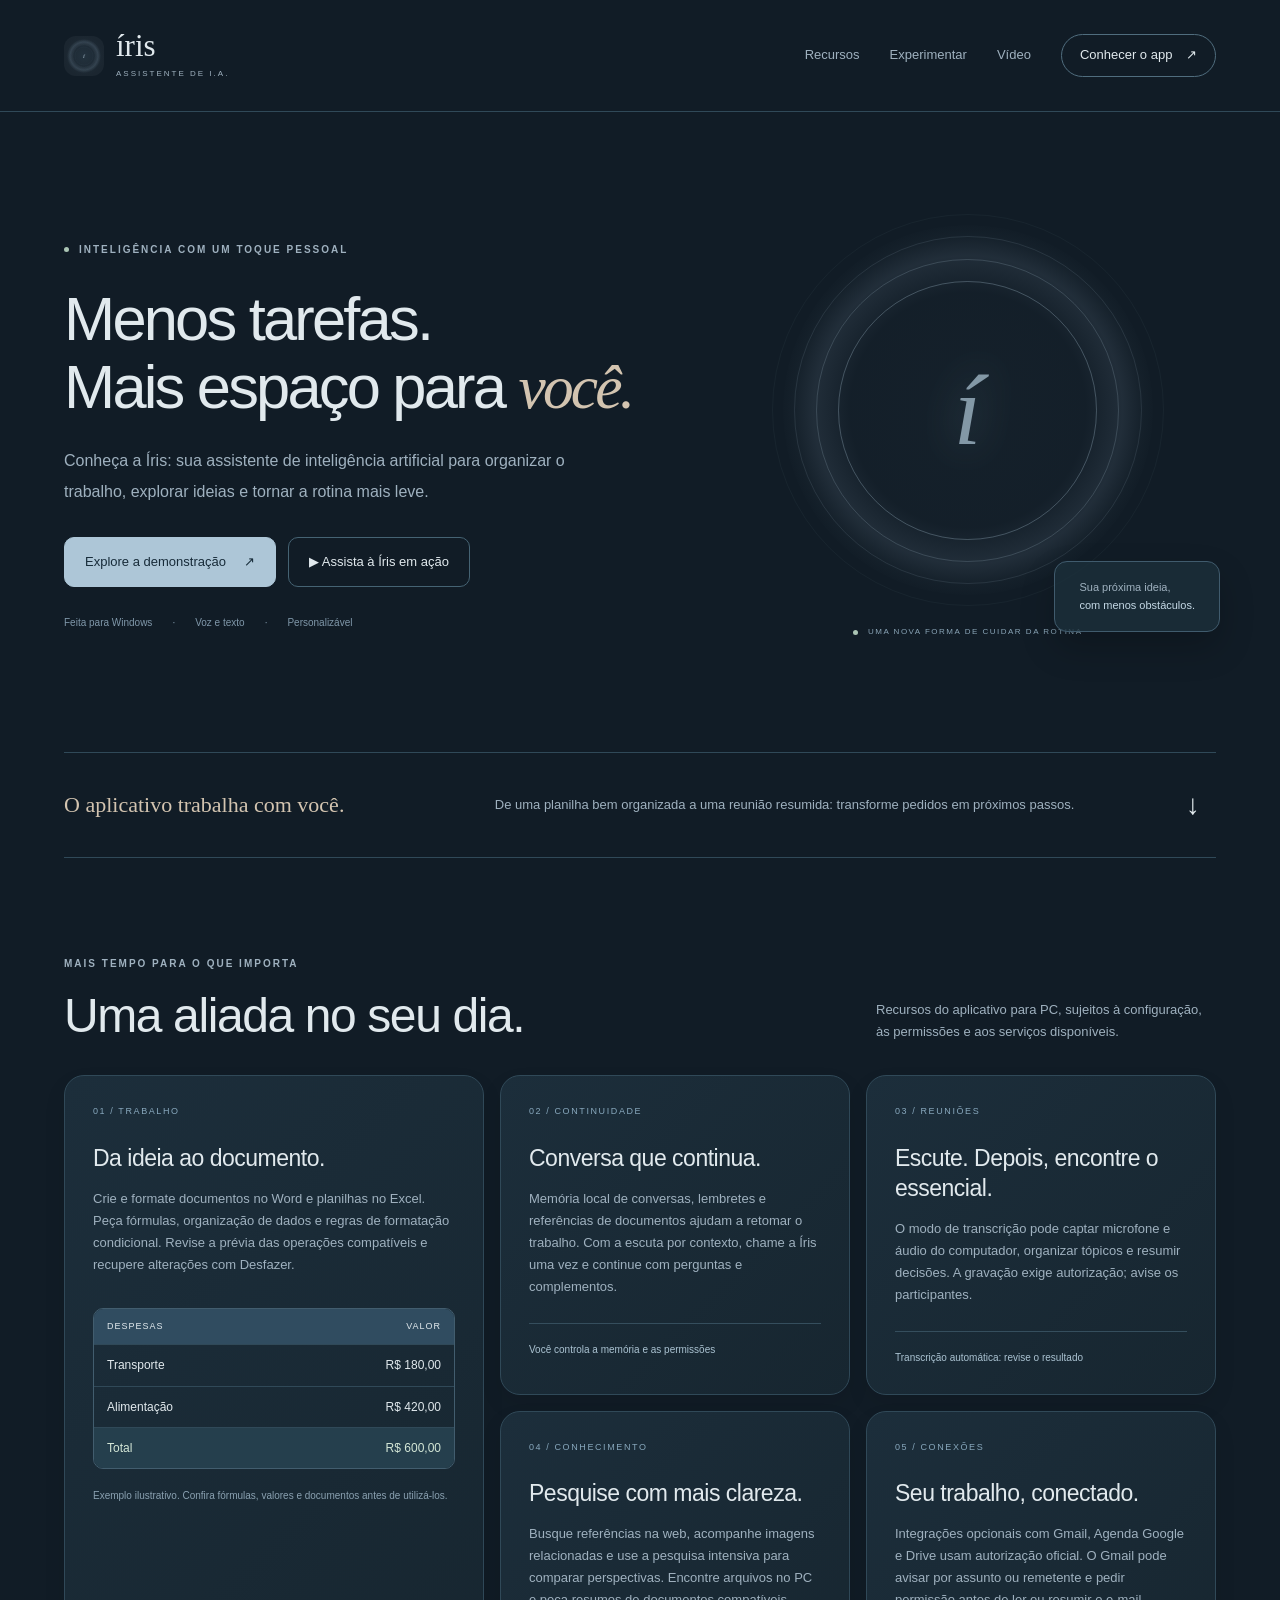
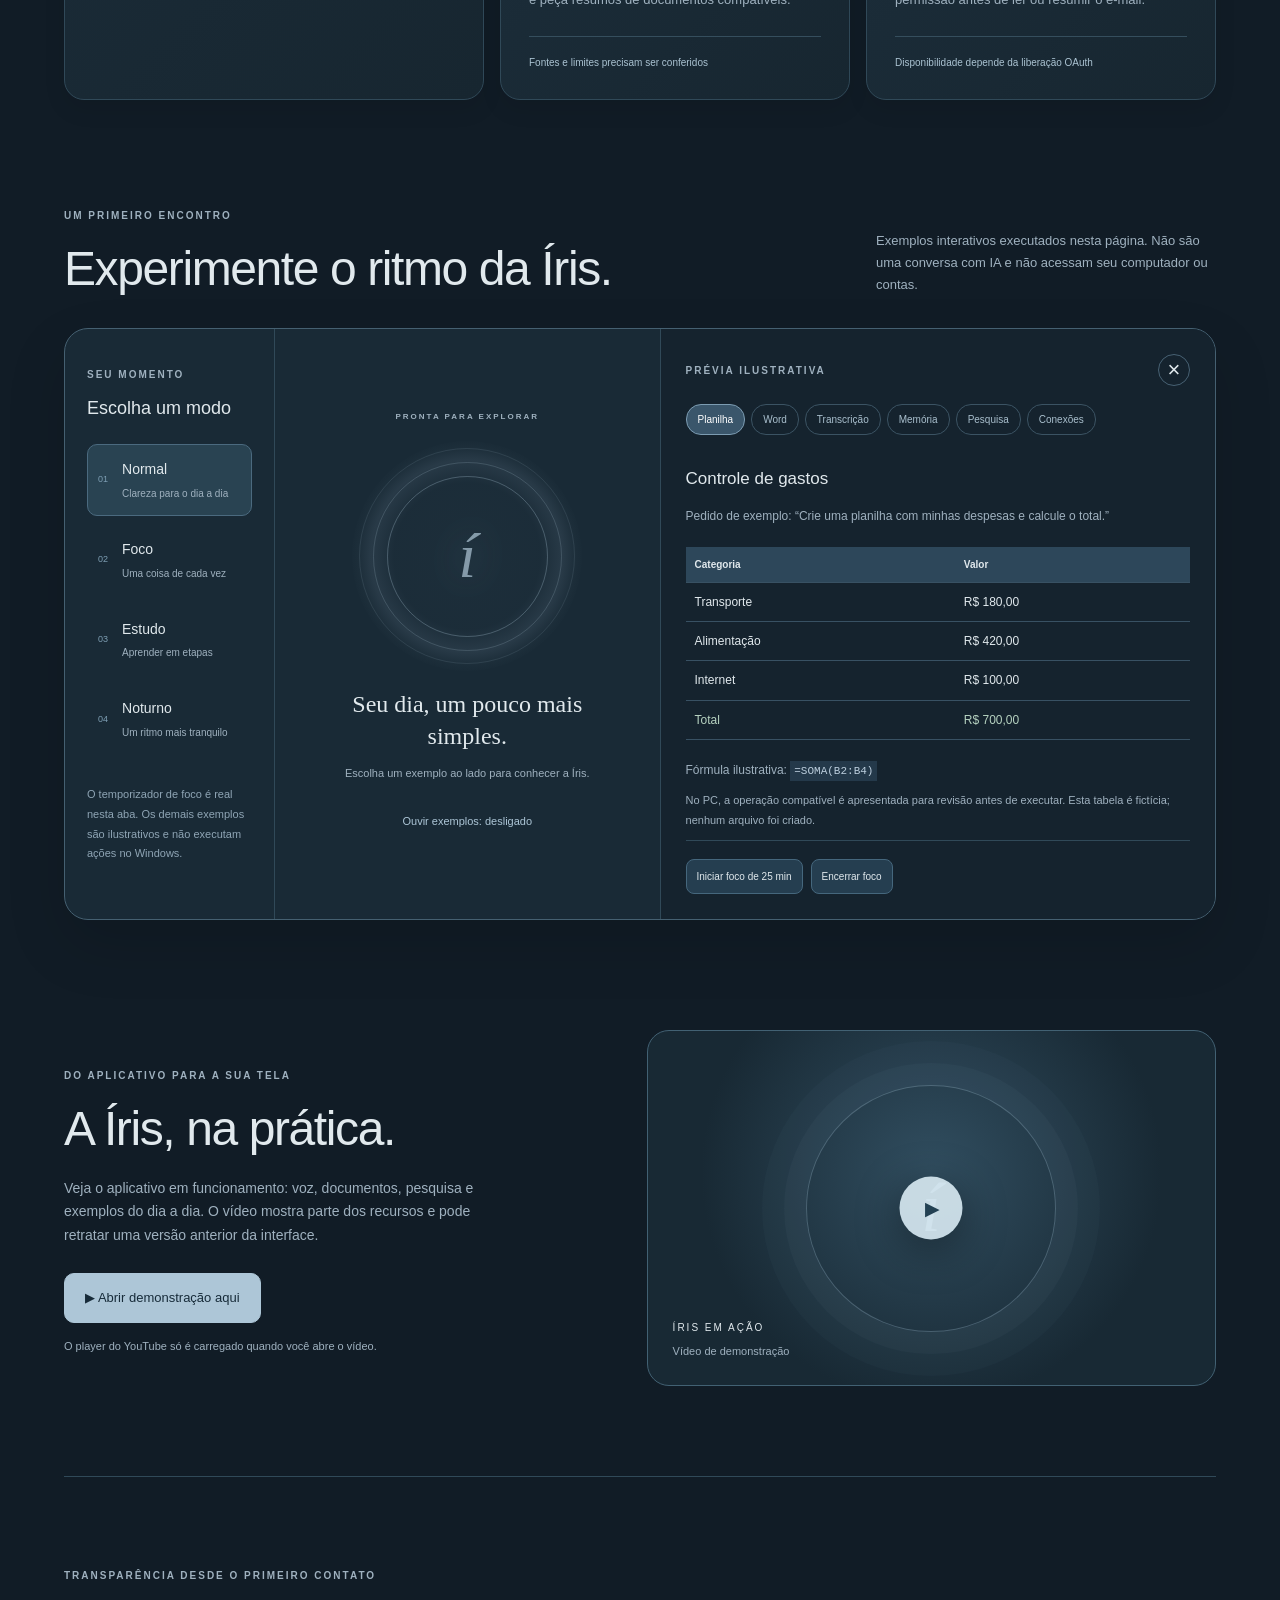
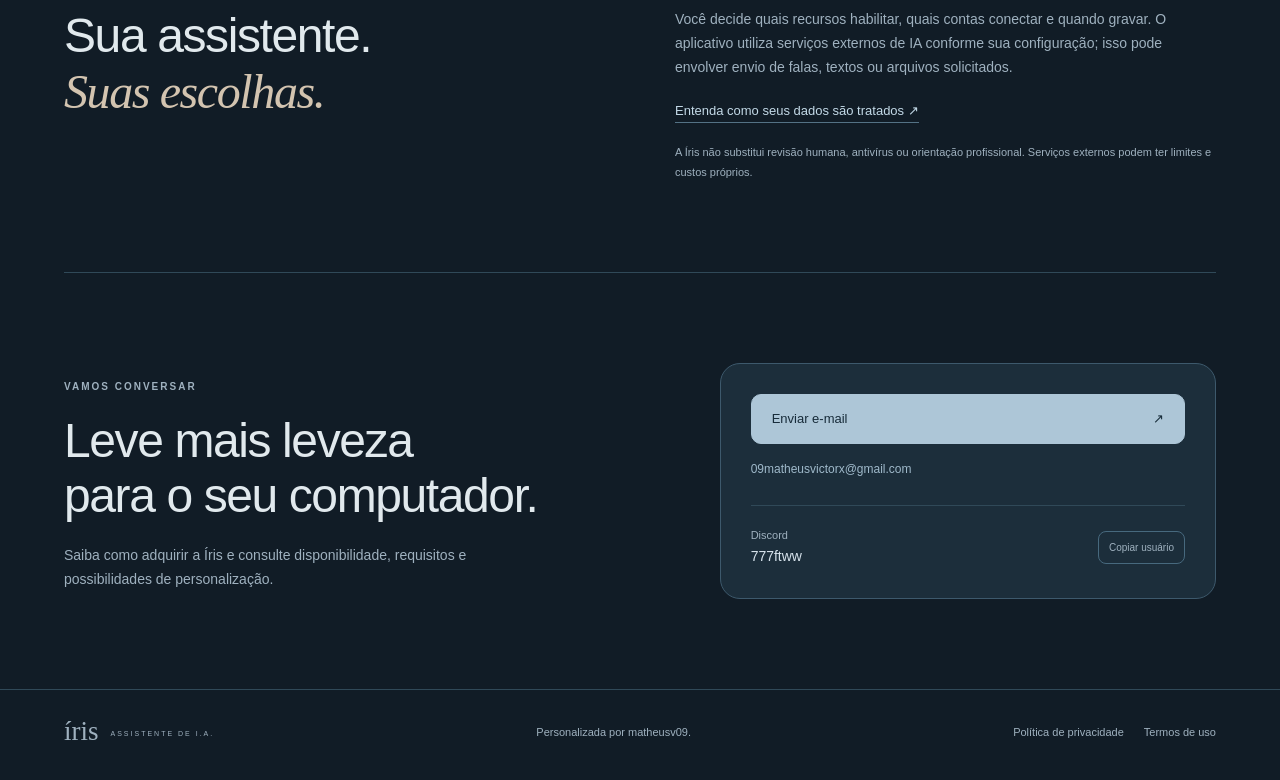
==== index.html @ d05027c7 "Publica site da Iris com demonstracoes, video e politica de privacidade" ====
<!doctype html>
<html lang="pt-BR">
<head>
  <meta charset="utf-8"><meta name="viewport" content="width=device-width,initial-scale=1">
  <meta name="description" content="Conheça a Íris, assistente de IA para Windows: documentos, planilhas, pesquisa e uma rotina mais leve. Veja a demonstração e explore exemplos interativos.">
  <meta name="theme-color" content="#111c26">
  <title>Íris — Assistente de I.A.</title>
  <link rel="icon" type="image/svg+xml" href="logo.svg"><link rel="stylesheet" href="style.css">
</head>
<body>
<a class="skip" href="#conteudo">Pular para o conteúdo</a>
<header class="header"><a class="brand" href="./" aria-label="Íris, início"><img src="logo.svg" width="40" height="40" alt=""><span>íris<small>ASSISTENTE DE I.A.</small></span></a><nav aria-label="Principal"><a href="#recursos">Recursos</a><a href="#demonstracao">Experimentar</a><a href="#video">Vídeo</a><a class="nav-contact" href="#contato">Conhecer o app <span aria-hidden="true">↗</span></a></nav></header>
<main id="conteudo">
<section class="hero"><div class="hero-copy"><span class="eyebrow"><i></i> INTELIGÊNCIA COM UM TOQUE PESSOAL</span><h1>Menos tarefas.<br>Mais espaço para <em>você.</em></h1><p>Conheça a Íris: sua assistente de inteligência artificial para organizar o trabalho, explorar ideias e tornar a rotina mais leve.</p><div class="hero-actions"><a class="button primary" href="#demonstracao">Explore a demonstração <span aria-hidden="true">↗</span></a><button class="button secondary open-video" type="button">▶ Assista à Íris em ação</button></div><div class="hero-notes"><span>Feita para Windows</span><span>Voz e texto</span><span>Personalizável</span></div></div><div class="hero-art" aria-hidden="true"><div class="orb"><div class="orbit one"></div><div class="orbit two"></div><div class="orbit three"></div><div class="orbit four"></div><span>í</span></div><div class="orbit-label"><i></i> UMA NOVA FORMA DE CUIDAR DA ROTINA</div><div class="floating-note">Sua próxima ideia,<br><strong>com menos obstáculos.</strong></div></div></section>
<section class="intro-strip"><span>O aplicativo trabalha com você.</span><p>De uma planilha bem organizada a uma reunião resumida: transforme pedidos em próximos passos.</p><a href="#recursos" aria-label="Explorar recursos">↓</a></section>
<section class="section" id="recursos"><div class="section-heading"><div><span class="eyebrow">MAIS TEMPO PARA O QUE IMPORTA</span><h2>Uma aliada no seu dia.</h2></div><p>Recursos do aplicativo para PC, sujeitos à configuração, às permissões e aos serviços disponíveis.</p></div><div class="features"><article class="feature large"><span class="number">01 / TRABALHO</span><h3>Da ideia ao documento.</h3><p>Crie e formate documentos no Word e planilhas no Excel. Peça fórmulas, organização de dados e regras de formatação condicional. Revise a prévia das operações compatíveis e recupere alterações com Desfazer.</p><div class="mini-sheet" aria-label="Exemplo ilustrativo de planilha"><div>DESPESAS</div><div>VALOR</div><div>Transporte</div><div>R$ 180,00</div><div>Alimentação</div><div>R$ 420,00</div><div>Total</div><div>R$ 600,00</div></div><small>Exemplo ilustrativo. Confira fórmulas, valores e documentos antes de utilizá-los.</small></article><article class="feature"><span class="number">02 / CONTINUIDADE</span><h3>Conversa que continua.</h3><p>Memória local de conversas, lembretes e referências de documentos ajudam a retomar o trabalho. Com a escuta por contexto, chame a Íris uma vez e continue com perguntas e complementos.</p><span class="feature-tag">Você controla a memória e as permissões</span></article><article class="feature"><span class="number">03 / REUNIÕES</span><h3>Escute. Depois, encontre o essencial.</h3><p>O modo de transcrição pode captar microfone e áudio do computador, organizar tópicos e resumir decisões. A gravação exige autorização; avise os participantes.</p><span class="feature-tag">Transcrição automática: revise o resultado</span></article><article class="feature"><span class="number">04 / CONHECIMENTO</span><h3>Pesquise com mais clareza.</h3><p>Busque referências na web, acompanhe imagens relacionadas e use a pesquisa intensiva para comparar perspectivas. Encontre arquivos no PC e peça resumos de documentos compatíveis.</p><span class="feature-tag">Fontes e limites precisam ser conferidos</span></article><article class="feature"><span class="number">05 / CONEXÕES</span><h3>Seu trabalho, conectado.</h3><p>Integrações opcionais com Gmail, Agenda Google e Drive usam autorização oficial. O Gmail pode avisar por assunto ou remetente e pedir permissão antes de ler ou resumir o e-mail.</p><span class="feature-tag">Disponibilidade depende da liberação OAuth</span></article></div></section>
<section class="demo-section section" id="demonstracao"><div class="section-heading"><div><span class="eyebrow">UM PRIMEIRO ENCONTRO</span><h2>Experimente o ritmo da Íris.</h2></div><p>Exemplos interativos executados nesta página. Não são uma conversa com IA e não acessam seu computador ou contas.</p></div><div class="demo-shell"><aside class="demo-modes"><span class="eyebrow">SEU MOMENTO</span><h3>Escolha um modo</h3><div class="mode-list"><button type="button" data-mode="normal" aria-pressed="true"><span>01</span><div>Normal<small>Clareza para o dia a dia</small></div></button><button type="button" data-mode="foco" aria-pressed="false"><span>02</span><div>Foco<small>Uma coisa de cada vez</small></div></button><button type="button" data-mode="estudo" aria-pressed="false"><span>03</span><div>Estudo<small>Aprender em etapas</small></div></button><button type="button" data-mode="noturno" aria-pressed="false"><span>04</span><div>Noturno<small>Um ritmo mais tranquilo</small></div></button></div><p class="fine">O temporizador de foco é real nesta aba. Os demais exemplos são ilustrativos e não executam ações no Windows.</p></aside><div class="demo-presence"><span class="eyebrow" id="demo-state">PRONTA PARA EXPLORAR</span><div class="orb demo-orb" aria-hidden="true"><div class="orbit one"></div><div class="orbit two"></div><div class="orbit three"></div><span>í</span></div><h3 id="mode-title">Seu dia, um pouco mais simples.</h3><p id="mode-description">Escolha um exemplo ao lado para conhecer a Íris.</p><output id="timer" hidden aria-label="Tempo restante de foco"></output><button type="button" id="voice" class="text-button" aria-pressed="false">Ouvir exemplos: desligado</button><span id="voice-status" class="fine" role="status"></span></div><div class="demo-results"><div class="demo-result-head"><span class="eyebrow">PRÉVIA ILUSTRATIVA</span><button class="icon" id="clear-demo" type="button" aria-label="Limpar exemplo">×</button></div><div class="example-tabs" role="group" aria-label="Exemplos de recursos"><button data-example="excel" aria-pressed="true">Planilha</button><button data-example="word" aria-pressed="false">Word</button><button data-example="meeting" aria-pressed="false">Transcrição</button><button data-example="memory" aria-pressed="false">Memória</button><button data-example="research" aria-pressed="false">Pesquisa</button><button data-example="apps" aria-pressed="false">Conexões</button></div><div id="example-content" class="example-content" aria-live="polite"></div><div class="demo-bottom"><button type="button" id="start-focus">Iniciar foco de 25 min</button><button type="button" id="reset-focus">Encerrar foco</button></div></div></div></section>
<section class="section video-section" id="video"><div><span class="eyebrow">DO APLICATIVO PARA A SUA TELA</span><h2>A Íris, na prática.</h2><p>Veja o aplicativo em funcionamento: voz, documentos, pesquisa e exemplos do dia a dia. O vídeo mostra parte dos recursos e pode retratar uma versão anterior da interface.</p><button class="button primary open-video" type="button">▶ Abrir demonstração aqui</button><p class="fine">O player do YouTube só é carregado quando você abre o vídeo.</p></div><button class="video-poster open-video" type="button" aria-label="Assistir ao vídeo de demonstração da Íris"><span class="poster-orb">í</span><span class="play">▶</span><span class="poster-caption">ÍRIS EM AÇÃO <small>Vídeo de demonstração</small></span></button></section>
<section class="section trust-section"><span class="eyebrow">TRANSPARÊNCIA DESDE O PRIMEIRO CONTATO</span><h2>Sua assistente.<br><em>Suas escolhas.</em></h2><div><p>Você decide quais recursos habilitar, quais contas conectar e quando gravar. O aplicativo utiliza serviços externos de IA conforme sua configuração; isso pode envolver envio de falas, textos ou arquivos solicitados.</p><a class="text-link" href="privacidade.html">Entenda como seus dados são tratados ↗</a><p class="fine">A Íris não substitui revisão humana, antivírus ou orientação profissional. Serviços externos podem ter limites e custos próprios.</p></div></section>
<section class="contact section" id="contato"><div><span class="eyebrow">VAMOS CONVERSAR</span><h2>Leve mais leveza<br>para o seu computador.</h2><p>Saiba como adquirir a Íris e consulte disponibilidade, requisitos e possibilidades de personalização.</p></div><div class="contact-box"><a class="button primary" href="mailto:09matheusvictorx@gmail.com?subject=Quero%20conhecer%20a%20Iris">Enviar e-mail <span>↗</span></a><a class="contact-email" href="mailto:09matheusvictorx@gmail.com">09matheusvictorx@gmail.com</a><div class="discord"><span>Discord <strong>777ftww</strong></span><button id="copy-discord" type="button">Copiar usuário</button></div><span id="copy-status" class="fine" role="status"></span></div></section>
</main><footer><a class="brand" href="./">íris <small>ASSISTENTE DE I.A.</small></a><span>Personalizada por matheusv09.</span><nav aria-label="Rodapé"><a href="privacidade.html">Política de privacidade</a><a href="termos.html">Termos de uso</a></nav></footer>
<dialog id="video-dialog" aria-labelledby="video-title"><div class="dialog-top"><h2 id="video-title">Íris em ação</h2><button id="close-video" class="icon" aria-label="Fechar vídeo">×</button></div><div id="video-host"></div><p class="fine">Ao carregar o player, você se conecta ao YouTube. <a href="https://www.youtube.com/watch?v=k0GxiH_jXzE" target="_blank" rel="noopener noreferrer">Assistir no YouTube ↗</a></p></dialog>
<script src="app.js" defer></script>
</body></html>
---- style.css ----
:root{color-scheme:dark;--bg:#111c26;--panel:#1b2b38;--panel2:#223744;--line:#304958;--text:#e1e9ed;--muted:#9fb1bf;--accent:#adc6d7;--warm:#d3c4b0;--display:Georgia,'Times New Roman',serif}*{box-sizing:border-box}html{scroll-behavior:smooth;scroll-padding-top:28px}body{margin:0;background:var(--bg);color:var(--text);font:16px/1.7 'Segoe UI',Arial,sans-serif}a{color:inherit;text-decoration:none}button,input{font:inherit}button{cursor:pointer;color:inherit}button,a{ -webkit-tap-highlight-color:transparent}a:focus-visible,button:focus-visible,summary:focus-visible{outline:3px solid #d3c4b0;outline-offset:5px}button:disabled{cursor:default}h1,h2,h3,p{margin:0}h2{font-size:clamp(30px,4vw,48px);font-weight:400;line-height:1.16;letter-spacing:-1.4px}h3{font-weight:500;line-height:1.3}em{font-family:var(--display);font-weight:400;color:var(--warm)}.header,main,footer{max-width:1320px;margin:auto;padding-left:5%;padding-right:5%}.header{height:112px;display:flex;align-items:center;justify-content:space-between;border-bottom:1px solid var(--line)}.brand{display:flex;align-items:center;gap:12px;font-size:31px;font-family:var(--display);line-height:1}.brand img{border-radius:12px}.brand small{display:block;font:8px/2 'Segoe UI',sans-serif;letter-spacing:2px;color:var(--muted);margin-top:5px}.header nav{display:flex;align-items:center;gap:30px;font-size:13px;color:var(--muted)}.header nav a:hover,.text-link:hover,footer a:hover{color:#fff}.nav-contact{border:1px solid #506d7e;border-radius:25px;padding:9px 18px;color:var(--text)}.nav-contact span{margin-left:10px}.hero{display:grid;grid-template-columns:1.25fr 1fr;min-height:640px;align-items:center;gap:35px}.eyebrow{font-size:10px;letter-spacing:2px;font-weight:600;color:var(--muted);display:inline-flex;align-items:center;gap:10px}.eyebrow i,.orbit-label i{width:5px;height:5px;background:#abc5b4;border-radius:50%;display:inline-block}.hero h1{font-size:clamp(40px,4.8vw,65px);line-height:1.1;font-weight:400;letter-spacing:-2.8px;margin:25px 0}.hero-copy>p{max-width:530px;color:var(--muted);font-size:16px;line-height:1.9}.hero-actions{display:flex;flex-wrap:wrap;gap:12px;margin-top:30px}.button{display:inline-flex;align-items:center;justify-content:center;gap:18px;padding:13px 20px;border-radius:10px;font-size:13px;border:1px solid #456373;transition:transform .2s,background .2s}.button:hover{transform:translateY(-2px)}.primary{background:var(--accent);color:#172b39;border-color:var(--accent)}.secondary{background:transparent;color:var(--text)}.hero-notes{display:flex;flex-wrap:wrap;gap:20px;font-size:10px;color:#8098aa;margin-top:27px}.hero-notes span+span:before{content:'·';margin-right:20px}.hero-art{position:relative;display:flex;align-items:center;justify-content:center;flex-direction:column;min-width:0;min-height:480px}.orb{width:min(100%,370px);aspect-ratio:1;position:relative;display:grid;place-items:center;background:radial-gradient(circle,#9ec0d007 0%,#94b4c805 45%,#a5bdd51c 59%,#95b4c007 67%,transparent 72%);border-radius:50%}.orb>span{font:italic 100px var(--display);color:#9fb6c5;opacity:.8;filter:drop-shadow(0 0 20px #a3c7d666)}.orbit{position:absolute;border:1px solid #adc6d74d;border-radius:50%;inset:15%;animation:breathe 7s ease-in-out infinite}.orbit.two{inset:9%;opacity:.65;animation-delay:-2s}.orbit.three{inset:3%;opacity:.4;animation-delay:-4s}.orbit.four{inset:-3%;opacity:.15}.orbit-label{display:flex;align-items:center;gap:10px;margin-top:30px;letter-spacing:1.5px;font-size:8px;color:#8aa5b7}.floating-note{position:absolute;right:-4px;bottom:40px;font-size:11px;color:var(--muted);padding:16px 24px;background:#1c2f3bce;border:1px solid #405b6d;border-radius:13px;box-shadow:0 16px 35px #0003}.floating-note strong{color:#c5d9e6;font-weight:400}.intro-strip{border-block:1px solid var(--line);padding:28px 0;display:grid;grid-template-columns:1fr 1.65fr 30px;gap:30px;align-items:center}.intro-strip>span{color:var(--warm);font-family:var(--display);font-size:22px}.intro-strip p{color:var(--muted);font-size:13px}.intro-strip a{font-size:28px}.section{padding:90px 0;scroll-margin-top:20px}.section-heading{display:flex;justify-content:space-between;align-items:end;gap:35px;margin-bottom:32px}.section-heading h2{margin-top:13px}.section-heading>p{max-width:340px;font-size:13px;color:var(--muted)}.features{display:grid;grid-template-columns:1.2fr 1fr 1fr;gap:16px}.feature{padding:28px;border:1px solid var(--line);border-radius:20px;background:linear-gradient(135deg,#1c2e3b,#172630);box-shadow:0 10px 22px #00000015;display:flex;flex-direction:column}.feature.large{grid-row:span 2}.number{font-size:9px;letter-spacing:1.6px;color:#88a8bd}.feature h3{font-size:23px;letter-spacing:-.5px;margin:24px 0 14px}.feature p{font-size:13px;color:var(--muted)}.feature small{font-size:10px;color:#8aa1b1}.feature-tag{border-top:1px solid #354e5d;margin-top:auto;padding-top:17px;font-size:10px;color:#abc3d2}.feature p+.feature-tag{margin-top:25px}.mini-sheet{display:grid;grid-template-columns:1.5fr 1fr;margin:32px 0 18px;border:1px solid #425d6e;border-radius:10px;overflow:hidden;font-size:12px}.mini-sheet>div{padding:10px 13px;border-bottom:1px solid #304958}.mini-sheet>div:nth-child(-n+2){background:#304c60;letter-spacing:1px;font-size:9px}.mini-sheet>div:nth-child(even){text-align:right}.mini-sheet>div:nth-last-child(-n+2){border:0;background:#253f4d;color:#d4e7d7}.demo-section{padding-top:10px}.demo-shell{display:grid;grid-template-columns:210px .9fr 1.3fr;border:1px solid #456071;border-radius:24px;overflow:hidden;background:#192a36;box-shadow:0 25px 60px #0002}.demo-modes{padding:30px 22px;border-right:1px solid var(--line)}.demo-modes h3{font-size:18px;margin:10px 0 24px}.mode-list{display:grid;gap:8px}.mode-list button{background:transparent;display:flex;gap:14px;text-align:left;align-items:center;border:1px solid transparent;border-radius:10px;padding:13px 10px;font-size:14px}.mode-list button>span{font-size:9px;color:#7e9fb4}.mode-list small{display:block;font-size:10px;color:var(--muted);margin-top:3px}.mode-list button[aria-pressed=true]{background:#294352;border-color:#4b6a7f}.fine{font-size:11px!important;color:#8fa5b5;line-height:1.8!important}.demo-modes>.fine{margin-top:30px}.demo-presence{display:flex;flex-direction:column;align-items:center;justify-content:center;text-align:center;padding:36px 18px;min-width:0}.demo-presence>.eyebrow{font-size:8px}.demo-orb{width:230px;max-width:100%;margin:18px 0}.demo-orb>span{font-size:64px}.demo-presence h3{font:24px/1.3 var(--display);max-width:260px}.demo-presence>p{font-size:11px;color:var(--muted);margin:12px 0 22px;max-width:250px}.text-button{border:none;background:none;color:var(--accent);font-size:11px;padding:8px}.demo-results{padding:25px;border-left:1px solid var(--line);background:#15232e;display:flex;flex-direction:column;min-width:0}.demo-result-head{display:flex;align-items:center;justify-content:space-between;gap:8px}.icon{width:32px;height:32px;border:1px solid #476173;border-radius:50%;background:transparent;font-size:22px;display:grid;place-items:center;padding:0;line-height:1}.example-tabs{display:flex;flex-wrap:wrap;gap:6px;margin:18px 0}.example-tabs button{font-size:10px;padding:6px 11px;border-radius:15px;border:1px solid #3b5363;background:transparent;color:#a9bfcd}.example-tabs button[aria-pressed=true]{background:#3a566b;color:white;border-color:#7c9cb2}.example-content{min-height:320px;font-size:12px;overflow-wrap:anywhere}.example-content h4{font-size:17px;font-weight:500;margin:12px 0}.example-content p{color:var(--muted);margin:10px 0}.example-content ul,.example-content ol{padding-left:20px;color:#bdced9}.example-content table{border-collapse:collapse;width:100%;font-size:12px;margin:20px 0}.example-content th,.example-content td{border-bottom:1px solid #385163;padding:9px;text-align:left}.example-content th{background:#2d475a;font-size:10px}.example-content .total{color:#b7d3c1}.example-content code{font-size:11px;color:#bdcfde;background:#24394a;padding:4px}.demo-bottom{display:flex;gap:8px;flex-wrap:wrap;border-top:1px solid var(--line);padding-top:18px;margin-top:auto}.demo-bottom button{border:1px solid #45677d;background:#253e50;border-radius:8px;padding:8px 10px;font-size:10px}#timer{font-size:26px;color:var(--warm);margin:0 0 12px}.video-section{display:grid;grid-template-columns:1fr 1.1fr;gap:65px;align-items:center;padding-top:20px}.video-section h2{margin:14px 0 20px}.video-section p{font-size:14px;color:var(--muted);max-width:430px}.video-section .button{margin:25px 0 14px}.video-poster{position:relative;aspect-ratio:16/10;width:100%;border-radius:22px;border:1px solid #426173;background:radial-gradient(circle at 50% 40%,#314e60,#182934 65%);overflow:hidden}.poster-orb{position:absolute;inset:15% 28%;border-radius:50%;border:1px solid #a5c4d64d;box-shadow:0 0 0 22px #95b8cd0a,0 0 0 44px #95b8cd07;display:grid;place-items:center;font:italic 70px var(--display);color:#9bb7ca}.play{position:absolute;top:50%;left:50%;transform:translate(-50%,-50%);width:63px;height:63px;background:#d5e7efeb;color:#234153;border-radius:50%;display:grid;place-items:center;padding-left:3px;box-shadow:0 10px 45px #0006;font-size:19px}.poster-caption{position:absolute;bottom:25px;left:25px;text-align:left;font-size:10px;letter-spacing:2px}.poster-caption small{display:block;letter-spacing:0;color:var(--muted);font-size:11px;margin-top:6px}.trust-section{border-block:1px solid var(--line);display:grid;grid-template-columns:1fr 1fr;gap:24px 70px}.trust-section>.eyebrow{grid-column:1/-1}.trust-section p{font-size:14px;color:var(--muted)}.text-link{display:inline-block;color:#c3d9e7;border-bottom:1px solid #547285;margin:20px 0;font-size:13px}.contact{display:grid;grid-template-columns:1.2fr 1fr;gap:60px;align-items:center}.contact h2{margin:14px 0 20px}.contact p{font-size:14px;color:var(--muted);max-width:430px}.contact-box{padding:30px;background:#1c2e3b;border:1px solid #3d596c;border-radius:20px}.contact-box .button{display:flex;justify-content:space-between}.contact-email{display:block;font-size:12px;margin:15px 0 25px;overflow-wrap:anywhere;color:#9fb9ca}.discord{display:flex;gap:12px;justify-content:space-between;align-items:center;border-top:1px solid var(--line);padding-top:20px;font-size:11px;color:var(--muted)}.discord strong{display:block;font-size:14px;font-weight:400;user-select:all;color:#d5e1ea}.discord button{font-size:10px;padding:7px 10px;background:transparent;border:1px solid #47697e;border-radius:8px}footer{display:flex;align-items:center;justify-content:space-between;gap:22px;border-top:1px solid var(--line);padding-top:28px;padding-bottom:35px;font-size:11px;color:var(--muted)}footer .brand{font-size:27px;gap:12px}footer .brand small{font-size:7px}footer nav{display:flex;gap:20px}dialog{border:1px solid #5f8198;border-radius:20px;background:#172a37;color:var(--text);width:min(1000px,calc(100% - 24px));padding:22px;max-height:92dvh;overflow:auto}dialog::backdrop{background:#060c13d9;backdrop-filter:blur(8px)}.dialog-top{display:flex;align-items:center;justify-content:space-between;margin-bottom:15px}.dialog-top h2{font-size:23px;letter-spacing:0}#video-host{aspect-ratio:16/9;border-radius:12px;background:#0c141b;overflow:hidden}#video-host iframe{width:100%;height:100%;border:0}dialog>.fine{margin-top:12px}dialog a{text-decoration:underline}.skip{position:fixed;left:15px;top:-100px;z-index:10;padding:10px;background:white;color:black}.skip:focus{top:15px}body.night{--bg:#0e1621;--panel:#172230}body.night .demo-shell{background:#162330}body.night .demo-presence{filter:brightness(.85)}.legal{max-width:960px;margin:auto;padding:65px 6% 80px}.legal h1{font:400 clamp(32px,5vw,49px)/1.2 'Segoe UI',sans-serif;letter-spacing:-1.4px;margin:20px 0}.legal h2{font:500 23px/1.4 'Segoe UI',sans-serif;letter-spacing:-.4px;margin:38px 0 13px}.legal h3{font-size:18px;margin:25px 0 10px}.legal p,.legal li{font-size:15px;color:#b7c9d5;line-height:1.9}.legal p{margin:12px 0}.legal ul,.legal ol{padding-left:25px}.legal a{color:#b9d9ee;text-decoration:underline;text-underline-offset:3px}.legal .notice{padding:22px;background:#203744;border:1px solid #416073;border-radius:14px;margin:25px 0}.legal .contents{display:flex;flex-wrap:wrap;gap:8px 18px;margin:25px 0}.legal .contents a{font-size:12px}.legal table{border-collapse:collapse;width:100%;font-size:13px}.legal td,.legal th{padding:12px;text-align:left;border:1px solid #3c5667;vertical-align:top}.legal th{background:#253e50}.table-scroll{overflow-x:auto}.legal .updated{font-size:12px;color:var(--muted)}@keyframes breathe{50%{transform:scale(1.04);opacity:.6}}@media(max-width:1100px){.features{grid-template-columns:1fr 1fr}.feature.large{grid-row:auto;grid-column:1/-1}.feature.large .mini-sheet{max-width:500px}.demo-shell{grid-template-columns:180px 1fr 1.2fr}.demo-modes{padding:25px 15px}.demo-results{padding:20px}.floating-note{right:0;bottom:0}.hero h1{font-size:49px}.hero{min-height:570px}}@media(max-width:850px){.hero{grid-template-columns:1fr 1fr;gap:10px}.hero h1{font-size:42px}.hero-copy>p{font-size:14px}.hero-art{min-height:360px}.orb-label{font-size:7px}.floating-note{display:none}.section{padding:65px 0}.demo-shell{grid-template-columns:190px 1fr}.demo-results{grid-column:1/-1;border-left:0;border-top:1px solid var(--line)}.example-content{min-height:250px}.section-heading{align-items:start}.video-section{gap:30px}.header nav{gap:18px}.header nav>a:first-child{display:none}.hero-notes{gap:10px}.hero-notes span+span:before{margin-right:10px}.trust-section{gap:25px}.contact{gap:30px}}@media(max-width:600px){.header{height:85px}.brand{font-size:27px}.brand img{width:34px;height:34px}.header nav{gap:15px;font-size:11px}.header .nav-contact{display:none}.hero{grid-template-columns:1fr;padding-top:40px;gap:10px}.hero h1{font-size:45px;letter-spacing:-2px}.hero-art{min-height:310px}.hero-art .orb{width:270px}.hero-art .orb>span{font-size:80px}.orbit-label{margin-top:5px}.hero-actions{gap:10px}.button{font-size:12px;padding:12px 15px}.intro-strip{grid-template-columns:1fr 25px;gap:13px}.intro-strip>span{font-size:20px}.intro-strip p{grid-column:1;grid-row:2;font-size:12px}.intro-strip>a{grid-column:2;grid-row:1/3}.section-heading{display:block}.section-heading>p{margin-top:20px}.features{grid-template-columns:1fr}.feature.large{grid-column:auto}.feature{padding:25px}.feature h3{margin-top:16px}.demo-shell{grid-template-columns:1fr}.demo-modes{border-right:0;border-bottom:1px solid var(--line)}.mode-list{grid-template-columns:1fr 1fr}.demo-modes>.fine{margin-top:15px}.demo-presence{padding-top:25px;padding-bottom:25px}.demo-orb{width:200px;margin:8px 0}.demo-presence h3{max-width:100%}.demo-results{grid-column:auto}.video-section,.trust-section,.contact{grid-template-columns:1fr;gap:30px}.trust-section>.eyebrow{grid-column:auto}.video-poster{margin-top:10px}.contact-box{padding:24px}footer{align-items:start;flex-direction:column;gap:18px}.legal{padding-top:35px}.legal td{min-width:155px}.legal p,.legal li{font-size:14px}}@media(prefers-reduced-motion:reduce){*,*::before,*::after{animation:none!important;transition:none!important;scroll-behavior:auto!important}}
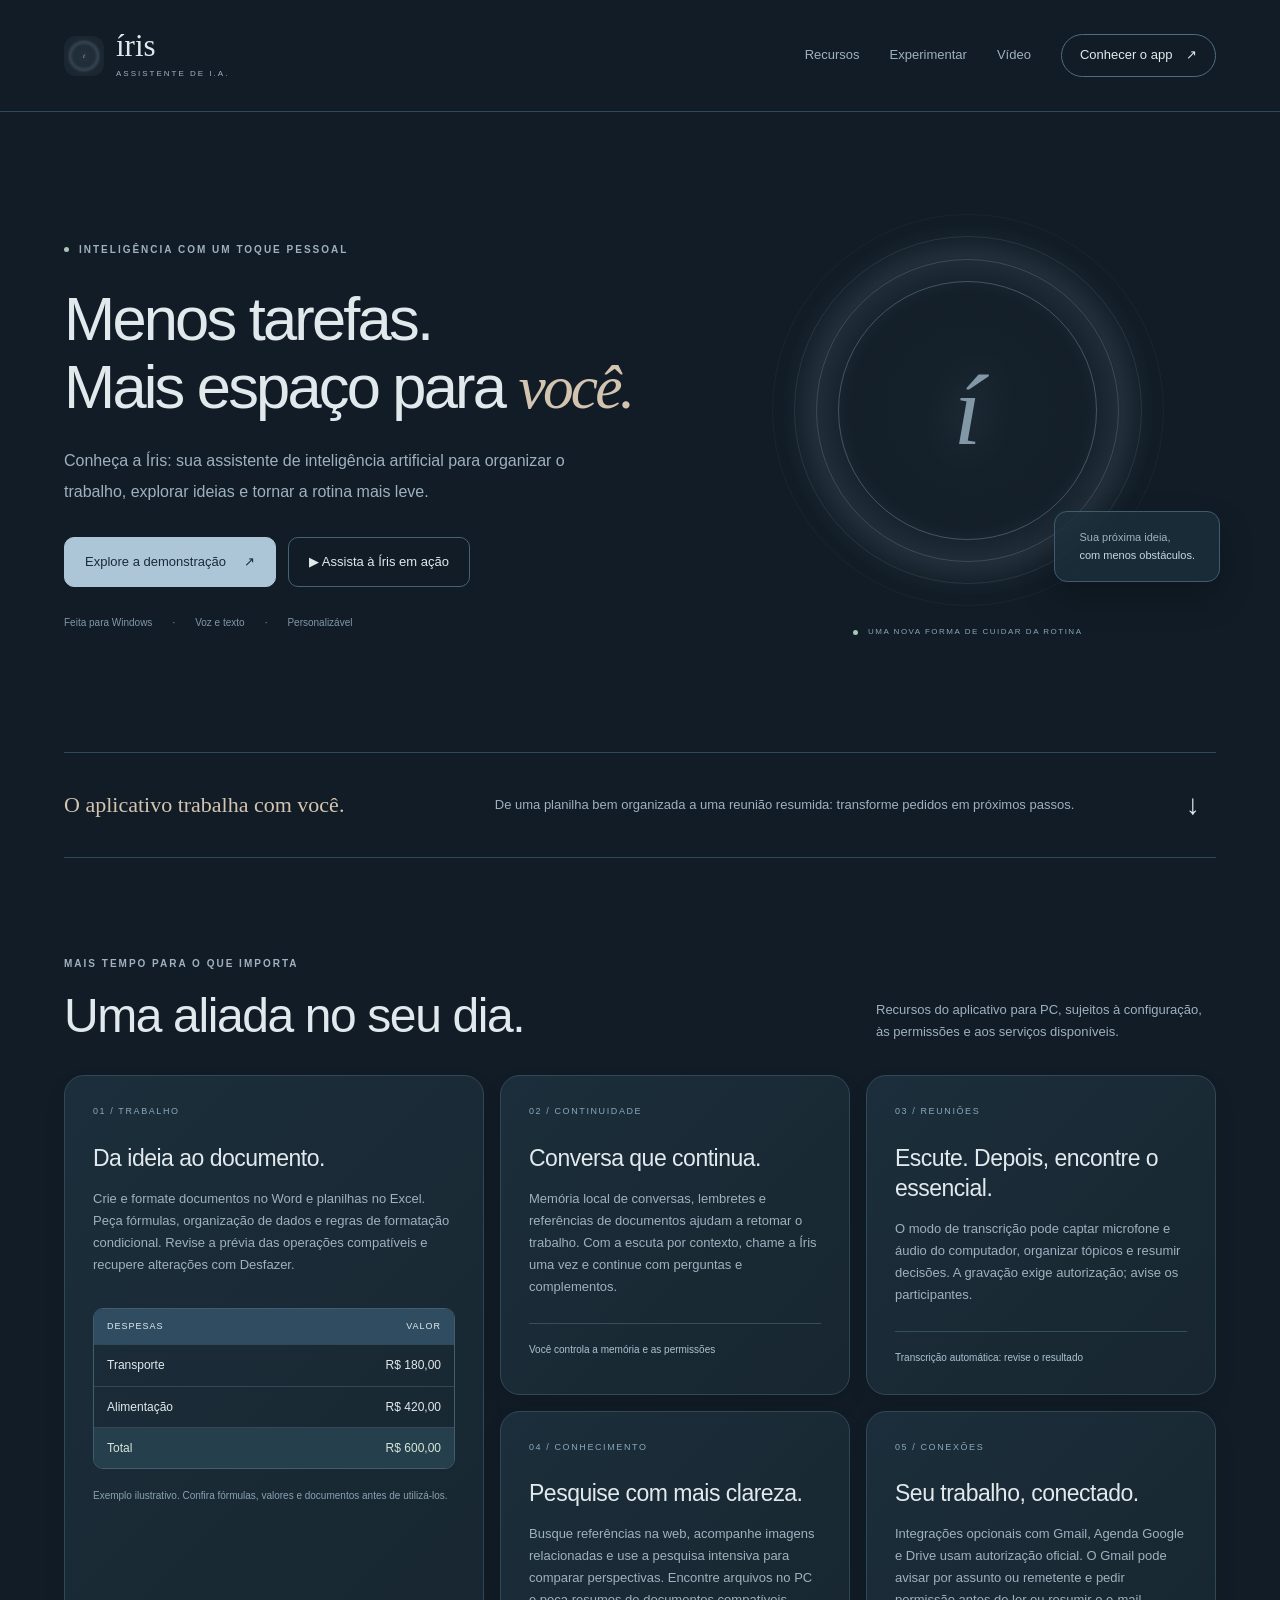
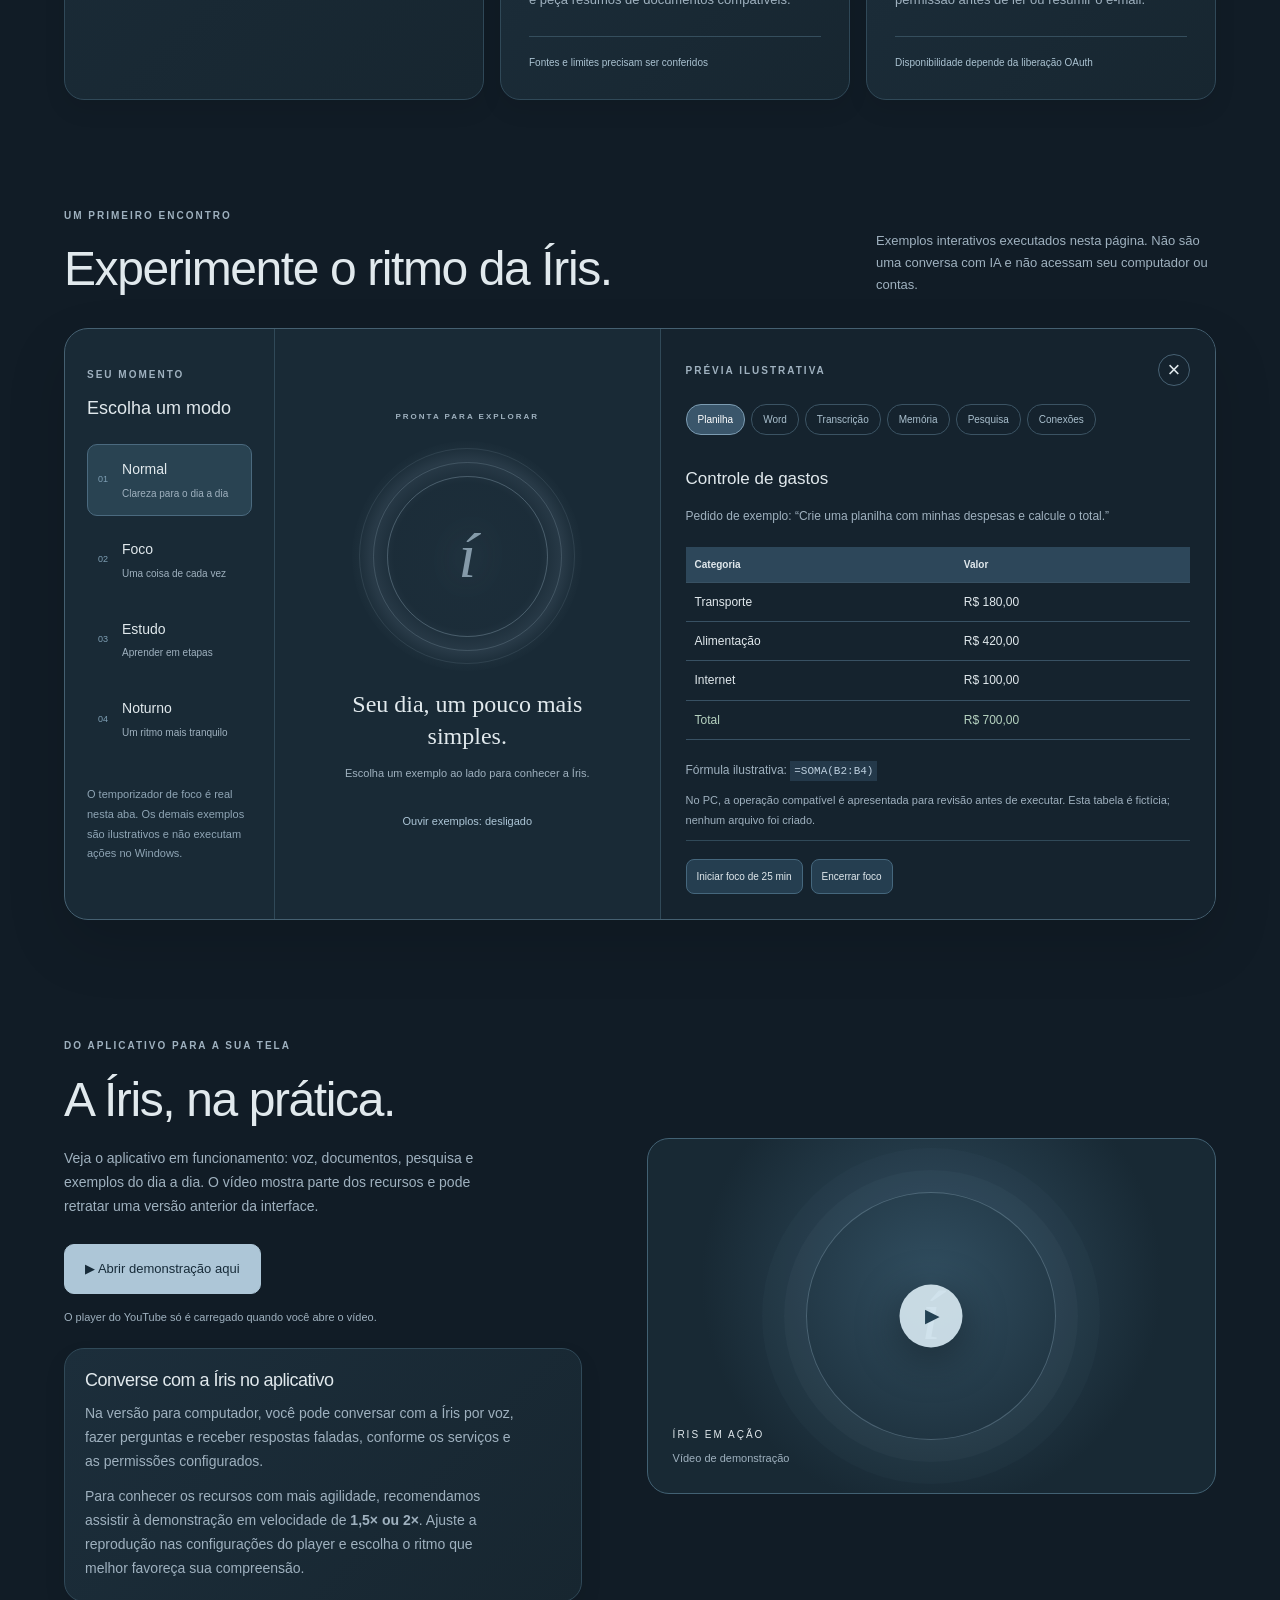
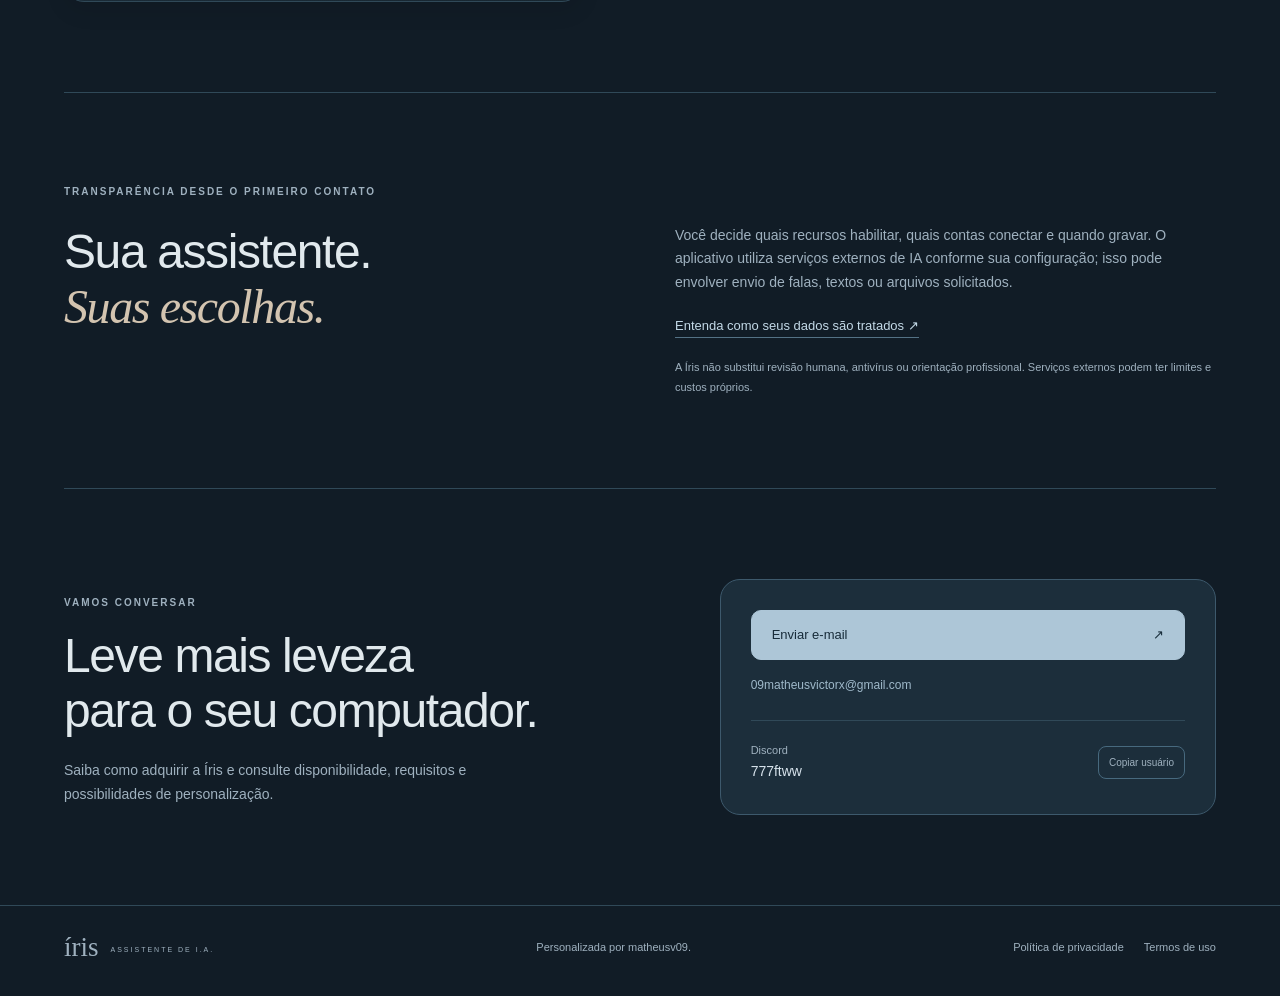
==== commit 5b189046: "Adiciona card sobre conversa por voz e velocidade do video" ====
--- a/index.html
+++ b/index.html
@@ -15,7 +15,7 @@
 <section class="intro-strip"><span>O aplicativo trabalha com você.</span><p>De uma planilha bem organizada a uma reunião resumida: transforme pedidos em próximos passos.</p><a href="#recursos" aria-label="Explorar recursos">↓</a></section>
 <section class="section" id="recursos"><div class="section-heading"><div><span class="eyebrow">MAIS TEMPO PARA O QUE IMPORTA</span><h2>Uma aliada no seu dia.</h2></div><p>Recursos do aplicativo para PC, sujeitos à configuração, às permissões e aos serviços disponíveis.</p></div><div class="features"><article class="feature large"><span class="number">01 / TRABALHO</span><h3>Da ideia ao documento.</h3><p>Crie e formate documentos no Word e planilhas no Excel. Peça fórmulas, organização de dados e regras de formatação condicional. Revise a prévia das operações compatíveis e recupere alterações com Desfazer.</p><div class="mini-sheet" aria-label="Exemplo ilustrativo de planilha"><div>DESPESAS</div><div>VALOR</div><div>Transporte</div><div>R$ 180,00</div><div>Alimentação</div><div>R$ 420,00</div><div>Total</div><div>R$ 600,00</div></div><small>Exemplo ilustrativo. Confira fórmulas, valores e documentos antes de utilizá-los.</small></article><article class="feature"><span class="number">02 / CONTINUIDADE</span><h3>Conversa que continua.</h3><p>Memória local de conversas, lembretes e referências de documentos ajudam a retomar o trabalho. Com a escuta por contexto, chame a Íris uma vez e continue com perguntas e complementos.</p><span class="feature-tag">Você controla a memória e as permissões</span></article><article class="feature"><span class="number">03 / REUNIÕES</span><h3>Escute. Depois, encontre o essencial.</h3><p>O modo de transcrição pode captar microfone e áudio do computador, organizar tópicos e resumir decisões. A gravação exige autorização; avise os participantes.</p><span class="feature-tag">Transcrição automática: revise o resultado</span></article><article class="feature"><span class="number">04 / CONHECIMENTO</span><h3>Pesquise com mais clareza.</h3><p>Busque referências na web, acompanhe imagens relacionadas e use a pesquisa intensiva para comparar perspectivas. Encontre arquivos no PC e peça resumos de documentos compatíveis.</p><span class="feature-tag">Fontes e limites precisam ser conferidos</span></article><article class="feature"><span class="number">05 / CONEXÕES</span><h3>Seu trabalho, conectado.</h3><p>Integrações opcionais com Gmail, Agenda Google e Drive usam autorização oficial. O Gmail pode avisar por assunto ou remetente e pedir permissão antes de ler ou resumir o e-mail.</p><span class="feature-tag">Disponibilidade depende da liberação OAuth</span></article></div></section>
 <section class="demo-section section" id="demonstracao"><div class="section-heading"><div><span class="eyebrow">UM PRIMEIRO ENCONTRO</span><h2>Experimente o ritmo da Íris.</h2></div><p>Exemplos interativos executados nesta página. Não são uma conversa com IA e não acessam seu computador ou contas.</p></div><div class="demo-shell"><aside class="demo-modes"><span class="eyebrow">SEU MOMENTO</span><h3>Escolha um modo</h3><div class="mode-list"><button type="button" data-mode="normal" aria-pressed="true"><span>01</span><div>Normal<small>Clareza para o dia a dia</small></div></button><button type="button" data-mode="foco" aria-pressed="false"><span>02</span><div>Foco<small>Uma coisa de cada vez</small></div></button><button type="button" data-mode="estudo" aria-pressed="false"><span>03</span><div>Estudo<small>Aprender em etapas</small></div></button><button type="button" data-mode="noturno" aria-pressed="false"><span>04</span><div>Noturno<small>Um ritmo mais tranquilo</small></div></button></div><p class="fine">O temporizador de foco é real nesta aba. Os demais exemplos são ilustrativos e não executam ações no Windows.</p></aside><div class="demo-presence"><span class="eyebrow" id="demo-state">PRONTA PARA EXPLORAR</span><div class="orb demo-orb" aria-hidden="true"><div class="orbit one"></div><div class="orbit two"></div><div class="orbit three"></div><span>í</span></div><h3 id="mode-title">Seu dia, um pouco mais simples.</h3><p id="mode-description">Escolha um exemplo ao lado para conhecer a Íris.</p><output id="timer" hidden aria-label="Tempo restante de foco"></output><button type="button" id="voice" class="text-button" aria-pressed="false">Ouvir exemplos: desligado</button><span id="voice-status" class="fine" role="status"></span></div><div class="demo-results"><div class="demo-result-head"><span class="eyebrow">PRÉVIA ILUSTRATIVA</span><button class="icon" id="clear-demo" type="button" aria-label="Limpar exemplo">×</button></div><div class="example-tabs" role="group" aria-label="Exemplos de recursos"><button data-example="excel" aria-pressed="true">Planilha</button><button data-example="word" aria-pressed="false">Word</button><button data-example="meeting" aria-pressed="false">Transcrição</button><button data-example="memory" aria-pressed="false">Memória</button><button data-example="research" aria-pressed="false">Pesquisa</button><button data-example="apps" aria-pressed="false">Conexões</button></div><div id="example-content" class="example-content" aria-live="polite"></div><div class="demo-bottom"><button type="button" id="start-focus">Iniciar foco de 25 min</button><button type="button" id="reset-focus">Encerrar foco</button></div></div></div></section>
-<section class="section video-section" id="video"><div><span class="eyebrow">DO APLICATIVO PARA A SUA TELA</span><h2>A Íris, na prática.</h2><p>Veja o aplicativo em funcionamento: voz, documentos, pesquisa e exemplos do dia a dia. O vídeo mostra parte dos recursos e pode retratar uma versão anterior da interface.</p><button class="button primary open-video" type="button">▶ Abrir demonstração aqui</button><p class="fine">O player do YouTube só é carregado quando você abre o vídeo.</p></div><button class="video-poster open-video" type="button" aria-label="Assistir ao vídeo de demonstração da Íris"><span class="poster-orb">í</span><span class="play">▶</span><span class="poster-caption">ÍRIS EM AÇÃO <small>Vídeo de demonstração</small></span></button></section>
+<section class="section video-section" id="video"><div><span class="eyebrow">DO APLICATIVO PARA A SUA TELA</span><h2>A Íris, na prática.</h2><p>Veja o aplicativo em funcionamento: voz, documentos, pesquisa e exemplos do dia a dia. O vídeo mostra parte dos recursos e pode retratar uma versão anterior da interface.</p><button class="button primary open-video" type="button">▶ Abrir demonstração aqui</button><p class="fine">O player do YouTube só é carregado quando você abre o vídeo.</p><aside class="feature app-voice-note" aria-labelledby="app-voice-title" style="padding:20px;margin-top:20px"><h3 id="app-voice-title" style="font-size:18px;margin:0 0 10px">Converse com a Íris no aplicativo</h3><p>Na versão para computador, você pode conversar com a Íris por voz, fazer perguntas e receber respostas faladas, conforme os serviços e as permissões configurados.</p><p style="margin-top:12px">Para conhecer os recursos com mais agilidade, recomendamos assistir à demonstração em velocidade de <strong>1,5× ou 2×</strong>. Ajuste a reprodução nas configurações do player e escolha o ritmo que melhor favoreça sua compreensão.</p></aside></div><button class="video-poster open-video" type="button" aria-label="Assistir ao vídeo de demonstração da Íris"><span class="poster-orb">í</span><span class="play">▶</span><span class="poster-caption">ÍRIS EM AÇÃO <small>Vídeo de demonstração</small></span></button></section>
 <section class="section trust-section"><span class="eyebrow">TRANSPARÊNCIA DESDE O PRIMEIRO CONTATO</span><h2>Sua assistente.<br><em>Suas escolhas.</em></h2><div><p>Você decide quais recursos habilitar, quais contas conectar e quando gravar. O aplicativo utiliza serviços externos de IA conforme sua configuração; isso pode envolver envio de falas, textos ou arquivos solicitados.</p><a class="text-link" href="privacidade.html">Entenda como seus dados são tratados ↗</a><p class="fine">A Íris não substitui revisão humana, antivírus ou orientação profissional. Serviços externos podem ter limites e custos próprios.</p></div></section>
 <section class="contact section" id="contato"><div><span class="eyebrow">VAMOS CONVERSAR</span><h2>Leve mais leveza<br>para o seu computador.</h2><p>Saiba como adquirir a Íris e consulte disponibilidade, requisitos e possibilidades de personalização.</p></div><div class="contact-box"><a class="button primary" href="mailto:09matheusvictorx@gmail.com?subject=Quero%20conhecer%20a%20Iris">Enviar e-mail <span>↗</span></a><a class="contact-email" href="mailto:09matheusvictorx@gmail.com">09matheusvictorx@gmail.com</a><div class="discord"><span>Discord <strong>777ftww</strong></span><button id="copy-discord" type="button">Copiar usuário</button></div><span id="copy-status" class="fine" role="status"></span></div></section>
 </main><footer><a class="brand" href="./">íris <small>ASSISTENTE DE I.A.</small></a><span>Personalizada por matheusv09.</span><nav aria-label="Rodapé"><a href="privacidade.html">Política de privacidade</a><a href="termos.html">Termos de uso</a></nav></footer>
--- a/style.css
+++ b/style.css
@@ -1 +1 @@
-:root{color-scheme:dark;--bg:#111c26;--panel:#1b2b38;--panel2:#223744;--line:#304958;--text:#e1e9ed;--muted:#9fb1bf;--accent:#adc6d7;--warm:#d3c4b0;--display:Georgia,'Times New Roman',serif}*{box-sizing:border-box}html{scroll-behavior:smooth;scroll-padding-top:28px}body{margin:0;background:var(--bg);color:var(--text);font:16px/1.7 'Segoe UI',Arial,sans-serif}a{color:inherit;text-decoration:none}button,input{font:inherit}button{cursor:pointer;color:inherit}button,a{ -webkit-tap-highlight-color:transparent}a:focus-visible,button:focus-visible,summary:focus-visible{outline:3px solid #d3c4b0;outline-offset:5px}button:disabled{cursor:default}h1,h2,h3,p{margin:0}h2{font-size:clamp(30px,4vw,48px);font-weight:400;line-height:1.16;letter-spacing:-1.4px}h3{font-weight:500;line-height:1.3}em{font-family:var(--display);font-weight:400;color:var(--warm)}.header,main,footer{max-width:1320px;margin:auto;padding-left:5%;padding-right:5%}.header{height:112px;display:flex;align-items:center;justify-content:space-between;border-bottom:1px solid var(--line)}.brand{display:flex;align-items:center;gap:12px;font-size:31px;font-family:var(--display);line-height:1}.brand img{border-radius:12px}.brand small{display:block;font:8px/2 'Segoe UI',sans-serif;letter-spacing:2px;color:var(--muted);margin-top:5px}.header nav{display:flex;align-items:center;gap:30px;font-size:13px;color:var(--muted)}.header nav a:hover,.text-link:hover,footer a:hover{color:#fff}.nav-contact{border:1px solid #506d7e;border-radius:25px;padding:9px 18px;color:var(--text)}.nav-contact span{margin-left:10px}.hero{display:grid;grid-template-columns:1.25fr 1fr;min-height:640px;align-items:center;gap:35px}.eyebrow{font-size:10px;letter-spacing:2px;font-weight:600;color:var(--muted);display:inline-flex;align-items:center;gap:10px}.eyebrow i,.orbit-label i{width:5px;height:5px;background:#abc5b4;border-radius:50%;display:inline-block}.hero h1{font-size:clamp(40px,4.8vw,65px);line-height:1.1;font-weight:400;letter-spacing:-2.8px;margin:25px 0}.hero-copy>p{max-width:530px;color:var(--muted);font-size:16px;line-height:1.9}.hero-actions{display:flex;flex-wrap:wrap;gap:12px;margin-top:30px}.button{display:inline-flex;align-items:center;justify-content:center;gap:18px;padding:13px 20px;border-radius:10px;font-size:13px;border:1px solid #456373;transition:transform .2s,background .2s}.button:hover{transform:translateY(-2px)}.primary{background:var(--accent);color:#172b39;border-color:var(--accent)}.secondary{background:transparent;color:var(--text)}.hero-notes{display:flex;flex-wrap:wrap;gap:20px;font-size:10px;color:#8098aa;margin-top:27px}.hero-notes span+span:before{content:'·';margin-right:20px}.hero-art{position:relative;display:flex;align-items:center;justify-content:center;flex-direction:column;min-width:0;min-height:480px}.orb{width:min(100%,370px);aspect-ratio:1;position:relative;display:grid;place-items:center;background:radial-gradient(circle,#9ec0d007 0%,#94b4c805 45%,#a5bdd51c 59%,#95b4c007 67%,transparent 72%);border-radius:50%}.orb>span{font:italic 100px var(--display);color:#9fb6c5;opacity:.8;filter:drop-shadow(0 0 20px #a3c7d666)}.orbit{position:absolute;border:1px solid #adc6d74d;border-radius:50%;inset:15%;animation:breathe 7s ease-in-out infinite}.orbit.two{inset:9%;opacity:.65;animation-delay:-2s}.orbit.three{inset:3%;opacity:.4;animation-delay:-4s}.orbit.four{inset:-3%;opacity:.15}.orbit-label{display:flex;align-items:center;gap:10px;margin-top:30px;letter-spacing:1.5px;font-size:8px;color:#8aa5b7}.floating-note{position:absolute;right:-4px;bottom:40px;font-size:11px;color:var(--muted);padding:16px 24px;background:#1c2f3bce;border:1px solid #405b6d;border-radius:13px;box-shadow:0 16px 35px #0003}.floating-note strong{color:#c5d9e6;font-weight:400}.intro-strip{border-block:1px solid var(--line);padding:28px 0;display:grid;grid-template-columns:1fr 1.65fr 30px;gap:30px;align-items:center}.intro-strip>span{color:var(--warm);font-family:var(--display);font-size:22px}.intro-strip p{color:var(--muted);font-size:13px}.intro-strip a{font-size:28px}.section{padding:90px 0;scroll-margin-top:20px}.section-heading{display:flex;justify-content:space-between;align-items:end;gap:35px;margin-bottom:32px}.section-heading h2{margin-top:13px}.section-heading>p{max-width:340px;font-size:13px;color:var(--muted)}.features{display:grid;grid-template-columns:1.2fr 1fr 1fr;gap:16px}.feature{padding:28px;border:1px solid var(--line);border-radius:20px;background:linear-gradient(135deg,#1c2e3b,#172630);box-shadow:0 10px 22px #00000015;display:flex;flex-direction:column}.feature.large{grid-row:span 2}.number{font-size:9px;letter-spacing:1.6px;color:#88a8bd}.feature h3{font-size:23px;letter-spacing:-.5px;margin:24px 0 14px}.feature p{font-size:13px;color:var(--muted)}.feature small{font-size:10px;color:#8aa1b1}.feature-tag{border-top:1px solid #354e5d;margin-top:auto;padding-top:17px;font-size:10px;color:#abc3d2}.feature p+.feature-tag{margin-top:25px}.mini-sheet{display:grid;grid-template-columns:1.5fr 1fr;margin:32px 0 18px;border:1px solid #425d6e;border-radius:10px;overflow:hidden;font-size:12px}.mini-sheet>div{padding:10px 13px;border-bottom:1px solid #304958}.mini-sheet>div:nth-child(-n+2){background:#304c60;letter-spacing:1px;font-size:9px}.mini-sheet>div:nth-child(even){text-align:right}.mini-sheet>div:nth-last-child(-n+2){border:0;background:#253f4d;color:#d4e7d7}.demo-section{padding-top:10px}.demo-shell{display:grid;grid-template-columns:210px .9fr 1.3fr;border:1px solid #456071;border-radius:24px;overflow:hidden;background:#192a36;box-shadow:0 25px 60px #0002}.demo-modes{padding:30px 22px;border-right:1px solid var(--line)}.demo-modes h3{font-size:18px;margin:10px 0 24px}.mode-list{display:grid;gap:8px}.mode-list button{background:transparent;display:flex;gap:14px;text-align:left;align-items:center;border:1px solid transparent;border-radius:10px;padding:13px 10px;font-size:14px}.mode-list button>span{font-size:9px;color:#7e9fb4}.mode-list small{display:block;font-size:10px;color:var(--muted);margin-top:3px}.mode-list button[aria-pressed=true]{background:#294352;border-color:#4b6a7f}.fine{font-size:11px!important;color:#8fa5b5;line-height:1.8!important}.demo-modes>.fine{margin-top:30px}.demo-presence{display:flex;flex-direction:column;align-items:center;justify-content:center;text-align:center;padding:36px 18px;min-width:0}.demo-presence>.eyebrow{font-size:8px}.demo-orb{width:230px;max-width:100%;margin:18px 0}.demo-orb>span{font-size:64px}.demo-presence h3{font:24px/1.3 var(--display);max-width:260px}.demo-presence>p{font-size:11px;color:var(--muted);margin:12px 0 22px;max-width:250px}.text-button{border:none;background:none;color:var(--accent);font-size:11px;padding:8px}.demo-results{padding:25px;border-left:1px solid var(--line);background:#15232e;display:flex;flex-direction:column;min-width:0}.demo-result-head{display:flex;align-items:center;justify-content:space-between;gap:8px}.icon{width:32px;height:32px;border:1px solid #476173;border-radius:50%;background:transparent;font-size:22px;display:grid;place-items:center;padding:0;line-height:1}.example-tabs{display:flex;flex-wrap:wrap;gap:6px;margin:18px 0}.example-tabs button{font-size:10px;padding:6px 11px;border-radius:15px;border:1px solid #3b5363;background:transparent;color:#a9bfcd}.example-tabs button[aria-pressed=true]{background:#3a566b;color:white;border-color:#7c9cb2}.example-content{min-height:320px;font-size:12px;overflow-wrap:anywhere}.example-content h4{font-size:17px;font-weight:500;margin:12px 0}.example-content p{color:var(--muted);margin:10px 0}.example-content ul,.example-content ol{padding-left:20px;color:#bdced9}.example-content table{border-collapse:collapse;width:100%;font-size:12px;margin:20px 0}.example-content th,.example-content td{border-bottom:1px solid #385163;padding:9px;text-align:left}.example-content th{background:#2d475a;font-size:10px}.example-content .total{color:#b7d3c1}.example-content code{font-size:11px;color:#bdcfde;background:#24394a;padding:4px}.demo-bottom{display:flex;gap:8px;flex-wrap:wrap;border-top:1px solid var(--line);padding-top:18px;margin-top:auto}.demo-bottom button{border:1px solid #45677d;background:#253e50;border-radius:8px;padding:8px 10px;font-size:10px}#timer{font-size:26px;color:var(--warm);margin:0 0 12px}.video-section{display:grid;grid-template-columns:1fr 1.1fr;gap:65px;align-items:center;padding-top:20px}.video-section h2{margin:14px 0 20px}.video-section p{font-size:14px;color:var(--muted);max-width:430px}.video-section .button{margin:25px 0 14px}.video-poster{position:relative;aspect-ratio:16/10;width:100%;border-radius:22px;border:1px solid #426173;background:radial-gradient(circle at 50% 40%,#314e60,#182934 65%);overflow:hidden}.poster-orb{position:absolute;inset:15% 28%;border-radius:50%;border:1px solid #a5c4d64d;box-shadow:0 0 0 22px #95b8cd0a,0 0 0 44px #95b8cd07;display:grid;place-items:center;font:italic 70px var(--display);color:#9bb7ca}.play{position:absolute;top:50%;left:50%;transform:translate(-50%,-50%);width:63px;height:63px;background:#d5e7efeb;color:#234153;border-radius:50%;display:grid;place-items:center;padding-left:3px;box-shadow:0 10px 45px #0006;font-size:19px}.poster-caption{position:absolute;bottom:25px;left:25px;text-align:left;font-size:10px;letter-spacing:2px}.poster-caption small{display:block;letter-spacing:0;color:var(--muted);font-size:11px;margin-top:6px}.trust-section{border-block:1px solid var(--line);display:grid;grid-template-columns:1fr 1fr;gap:24px 70px}.trust-section>.eyebrow{grid-column:1/-1}.trust-section p{font-size:14px;color:var(--muted)}.text-link{display:inline-block;color:#c3d9e7;border-bottom:1px solid #547285;margin:20px 0;font-size:13px}.contact{display:grid;grid-template-columns:1.2fr 1fr;gap:60px;align-items:center}.contact h2{margin:14px 0 20px}.contact p{font-size:14px;color:var(--muted);max-width:430px}.contact-box{padding:30px;background:#1c2e3b;border:1px solid #3d596c;border-radius:20px}.contact-box .button{display:flex;justify-content:space-between}.contact-email{display:block;font-size:12px;margin:15px 0 25px;overflow-wrap:anywhere;color:#9fb9ca}.discord{display:flex;gap:12px;justify-content:space-between;align-items:center;border-top:1px solid var(--line);padding-top:20px;font-size:11px;color:var(--muted)}.discord strong{display:block;font-size:14px;font-weight:400;user-select:all;color:#d5e1ea}.discord button{font-size:10px;padding:7px 10px;background:transparent;border:1px solid #47697e;border-radius:8px}footer{display:flex;align-items:center;justify-content:space-between;gap:22px;border-top:1px solid var(--line);padding-top:28px;padding-bottom:35px;font-size:11px;color:var(--muted)}footer .brand{font-size:27px;gap:12px}footer .brand small{font-size:7px}footer nav{display:flex;gap:20px}dialog{border:1px solid #5f8198;border-radius:20px;background:#172a37;color:var(--text);width:min(1000px,calc(100% - 24px));padding:22px;max-height:92dvh;overflow:auto}dialog::backdrop{background:#060c13d9;backdrop-filter:blur(8px)}.dialog-top{display:flex;align-items:center;justify-content:space-between;margin-bottom:15px}.dialog-top h2{font-size:23px;letter-spacing:0}#video-host{aspect-ratio:16/9;border-radius:12px;background:#0c141b;overflow:hidden}#video-host iframe{width:100%;height:100%;border:0}dialog>.fine{margin-top:12px}dialog a{text-decoration:underline}.skip{position:fixed;left:15px;top:-100px;z-index:10;padding:10px;background:white;color:black}.skip:focus{top:15px}body.night{--bg:#0e1621;--panel:#172230}body.night .demo-shell{background:#162330}body.night .demo-presence{filter:brightness(.85)}.legal{max-width:960px;margin:auto;padding:65px 6% 80px}.legal h1{font:400 clamp(32px,5vw,49px)/1.2 'Segoe UI',sans-serif;letter-spacing:-1.4px;margin:20px 0}.legal h2{font:500 23px/1.4 'Segoe UI',sans-serif;letter-spacing:-.4px;margin:38px 0 13px}.legal h3{font-size:18px;margin:25px 0 10px}.legal p,.legal li{font-size:15px;color:#b7c9d5;line-height:1.9}.legal p{margin:12px 0}.legal ul,.legal ol{padding-left:25px}.legal a{color:#b9d9ee;text-decoration:underline;text-underline-offset:3px}.legal .notice{padding:22px;background:#203744;border:1px solid #416073;border-radius:14px;margin:25px 0}.legal .contents{display:flex;flex-wrap:wrap;gap:8px 18px;margin:25px 0}.legal .contents a{font-size:12px}.legal table{border-collapse:collapse;width:100%;font-size:13px}.legal td,.legal th{padding:12px;text-align:left;border:1px solid #3c5667;vertical-align:top}.legal th{background:#253e50}.table-scroll{overflow-x:auto}.legal .updated{font-size:12px;color:var(--muted)}@keyframes breathe{50%{transform:scale(1.04);opacity:.6}}@media(max-width:1100px){.features{grid-template-columns:1fr 1fr}.feature.large{grid-row:auto;grid-column:1/-1}.feature.large .mini-sheet{max-width:500px}.demo-shell{grid-template-columns:180px 1fr 1.2fr}.demo-modes{padding:25px 15px}.demo-results{padding:20px}.floating-note{right:0;bottom:0}.hero h1{font-size:49px}.hero{min-height:570px}}@media(max-width:850px){.hero{grid-template-columns:1fr 1fr;gap:10px}.hero h1{font-size:42px}.hero-copy>p{font-size:14px}.hero-art{min-height:360px}.orb-label{font-size:7px}.floating-note{display:none}.section{padding:65px 0}.demo-shell{grid-template-columns:190px 1fr}.demo-results{grid-column:1/-1;border-left:0;border-top:1px solid var(--line)}.example-content{min-height:250px}.section-heading{align-items:start}.video-section{gap:30px}.header nav{gap:18px}.header nav>a:first-child{display:none}.hero-notes{gap:10px}.hero-notes span+span:before{margin-right:10px}.trust-section{gap:25px}.contact{gap:30px}}@media(max-width:600px){.header{height:85px}.brand{font-size:27px}.brand img{width:34px;height:34px}.header nav{gap:15px;font-size:11px}.header .nav-contact{display:none}.hero{grid-template-columns:1fr;padding-top:40px;gap:10px}.hero h1{font-size:45px;letter-spacing:-2px}.hero-art{min-height:310px}.hero-art .orb{width:270px}.hero-art .orb>span{font-size:80px}.orbit-label{margin-top:5px}.hero-actions{gap:10px}.button{font-size:12px;padding:12px 15px}.intro-strip{grid-template-columns:1fr 25px;gap:13px}.intro-strip>span{font-size:20px}.intro-strip p{grid-column:1;grid-row:2;font-size:12px}.intro-strip>a{grid-column:2;grid-row:1/3}.section-heading{display:block}.section-heading>p{margin-top:20px}.features{grid-template-columns:1fr}.feature.large{grid-column:auto}.feature{padding:25px}.feature h3{margin-top:16px}.demo-shell{grid-template-columns:1fr}.demo-modes{border-right:0;border-bottom:1px solid var(--line)}.mode-list{grid-template-columns:1fr 1fr}.demo-modes>.fine{margin-top:15px}.demo-presence{padding-top:25px;padding-bottom:25px}.demo-orb{width:200px;margin:8px 0}.demo-presence h3{max-width:100%}.demo-results{grid-column:auto}.video-section,.trust-section,.contact{grid-template-columns:1fr;gap:30px}.trust-section>.eyebrow{grid-column:auto}.video-poster{margin-top:10px}.contact-box{padding:24px}footer{align-items:start;flex-direction:column;gap:18px}.legal{padding-top:35px}.legal td{min-width:155px}.legal p,.legal li{font-size:14px}}@media(prefers-reduced-motion:reduce){*,*::before,*::after{animation:none!important;transition:none!important;scroll-behavior:auto!important}}
+:root{color-scheme:dark;--bg:#111c26;--panel:#1b2b38;--panel2:#223744;--line:#304958;--text:#e1e9ed;--muted:#9fb1bf;--accent:#adc6d7;--warm:#d3c4b0;--display:Georgia,'Times New Roman',serif}*{box-sizing:border-box}html{scroll-behavior:smooth;scroll-padding-top:28px}body{margin:0;background:var(--bg);color:var(--text);font:16px/1.7 'Segoe UI',Arial,sans-serif}a{color:inherit;text-decoration:none}button,input{font:inherit}button{cursor:pointer;color:inherit}button,a{ -webkit-tap-highlight-color:transparent}a:focus-visible,button:focus-visible,summary:focus-visible{outline:3px solid #d3c4b0;outline-offset:5px}button:disabled{cursor:default}h1,h2,h3,p{margin:0}h2{font-size:clamp(30px,4vw,48px);font-weight:400;line-height:1.16;letter-spacing:-1.4px}h3{font-weight:500;line-height:1.3}em{font-family:var(--display);font-weight:400;color:var(--warm)}.header,main,footer{max-width:1320px;margin:auto;padding-left:5%;padding-right:5%}.header{height:112px;display:flex;align-items:center;justify-content:space-between;border-bottom:1px solid var(--line)}.brand{display:flex;align-items:center;gap:12px;font-size:31px;font-family:var(--display);line-height:1}.brand img{border-radius:12px}.brand small{display:block;font:8px/2 'Segoe UI',sans-serif;letter-spacing:2px;color:var(--muted);margin-top:5px}.header nav{display:flex;align-items:center;gap:30px;font-size:13px;color:var(--muted)}.header nav a:hover,.text-link:hover,footer a:hover{color:#fff}.nav-contact{border:1px solid #506d7e;border-radius:25px;padding:9px 18px;color:var(--text)}.nav-contact span{margin-left:10px}.hero{display:grid;grid-template-columns:1.25fr 1fr;min-height:640px;align-items:center;gap:35px}.eyebrow{font-size:10px;letter-spacing:2px;font-weight:600;color:var(--muted);display:inline-flex;align-items:center;gap:10px}.eyebrow i,.orbit-label i{width:5px;height:5px;background:#abc5b4;border-radius:50%;display:inline-block}.hero h1{font-size:clamp(40px,4.8vw,65px);line-height:1.1;font-weight:400;letter-spacing:-2.8px;margin:25px 0}.hero-copy>p{max-width:530px;color:var(--muted);font-size:16px;line-height:1.9}.hero-actions{display:flex;flex-wrap:wrap;gap:12px;margin-top:30px}.button{display:inline-flex;align-items:center;justify-content:center;gap:18px;padding:13px 20px;border-radius:10px;font-size:13px;border:1px solid #456373;transition:transform .2s,background .2s}.button:hover{transform:translateY(-2px)}.primary{background:var(--accent);color:#172b39;border-color:var(--accent)}.secondary{background:transparent;color:var(--text)}.hero-notes{display:flex;flex-wrap:wrap;gap:20px;font-size:10px;color:#8098aa;margin-top:27px}.hero-notes span+span:before{content:'·';margin-right:20px}.hero-art{position:relative;display:flex;align-items:center;justify-content:center;flex-direction:column;min-width:0;min-height:480px}.orb{width:min(100%,370px);aspect-ratio:1;position:relative;display:grid;place-items:center;background:radial-gradient(circle,#9ec0d007 0%,#94b4c805 45%,#a5bdd51c 59%,#95b4c007 67%,transparent 72%);border-radius:50%}.orb>span{font:italic 100px var(--display);color:#9fb6c5;opacity:.8;filter:drop-shadow(0 0 20px #a3c7d666)}.orbit{position:absolute;border:1px solid #adc6d74d;border-radius:50%;inset:15%;animation:breathe 7s ease-in-out infinite}.orbit.two{inset:9%;opacity:.65;animation-delay:-2s}.orbit.three{inset:3%;opacity:.4;animation-delay:-4s}.orbit.four{inset:-3%;opacity:.15}.orbit-label{display:flex;align-items:center;gap:10px;margin-top:30px;letter-spacing:1.5px;font-size:8px;color:#8aa5b7}.floating-note{position:absolute;right:-4px;bottom:90px;font-size:11px;color:var(--muted);padding:16px 24px;background:#1c2f3bce;border:1px solid #405b6d;border-radius:13px;box-shadow:0 16px 35px #0003}.floating-note strong{color:#c5d9e6;font-weight:400}.intro-strip{border-block:1px solid var(--line);padding:28px 0;display:grid;grid-template-columns:1fr 1.65fr 30px;gap:30px;align-items:center}.intro-strip>span{color:var(--warm);font-family:var(--display);font-size:22px}.intro-strip p{color:var(--muted);font-size:13px}.intro-strip a{font-size:28px}.section{padding:90px 0;scroll-margin-top:20px}.section-heading{display:flex;justify-content:space-between;align-items:end;gap:35px;margin-bottom:32px}.section-heading h2{margin-top:13px}.section-heading>p{max-width:340px;font-size:13px;color:var(--muted)}.features{display:grid;grid-template-columns:1.2fr 1fr 1fr;gap:16px}.feature{padding:28px;border:1px solid var(--line);border-radius:20px;background:linear-gradient(135deg,#1c2e3b,#172630);box-shadow:0 10px 22px #00000015;display:flex;flex-direction:column}.feature.large{grid-row:span 2}.number{font-size:9px;letter-spacing:1.6px;color:#88a8bd}.feature h3{font-size:23px;letter-spacing:-.5px;margin:24px 0 14px}.feature p{font-size:13px;color:var(--muted)}.feature small{font-size:10px;color:#8aa1b1}.feature-tag{border-top:1px solid #354e5d;margin-top:auto;padding-top:17px;font-size:10px;color:#abc3d2}.feature p+.feature-tag{margin-top:25px}.mini-sheet{display:grid;grid-template-columns:1.5fr 1fr;margin:32px 0 18px;border:1px solid #425d6e;border-radius:10px;overflow:hidden;font-size:12px}.mini-sheet>div{padding:10px 13px;border-bottom:1px solid #304958}.mini-sheet>div:nth-child(-n+2){background:#304c60;letter-spacing:1px;font-size:9px}.mini-sheet>div:nth-child(even){text-align:right}.mini-sheet>div:nth-last-child(-n+2){border:0;background:#253f4d;color:#d4e7d7}.demo-section{padding-top:10px}.demo-shell{display:grid;grid-template-columns:210px .9fr 1.3fr;border:1px solid #456071;border-radius:24px;overflow:hidden;background:#192a36;box-shadow:0 25px 60px #0002}.demo-modes{padding:30px 22px;border-right:1px solid var(--line)}.demo-modes h3{font-size:18px;margin:10px 0 24px}.mode-list{display:grid;gap:8px}.mode-list button{background:transparent;display:flex;gap:14px;text-align:left;align-items:center;border:1px solid transparent;border-radius:10px;padding:13px 10px;font-size:14px}.mode-list button>span{font-size:9px;color:#7e9fb4}.mode-list small{display:block;font-size:10px;color:var(--muted);margin-top:3px}.mode-list button[aria-pressed=true]{background:#294352;border-color:#4b6a7f}.fine{font-size:11px!important;color:#8fa5b5;line-height:1.8!important}.demo-modes>.fine{margin-top:30px}.demo-presence{display:flex;flex-direction:column;align-items:center;justify-content:center;text-align:center;padding:36px 18px;min-width:0}.demo-presence>.eyebrow{font-size:8px}.demo-orb{width:230px;max-width:100%;margin:18px 0}.demo-orb>span{font-size:64px}.demo-presence h3{font:24px/1.3 var(--display);max-width:260px}.demo-presence>p{font-size:11px;color:var(--muted);margin:12px 0 22px;max-width:250px}.text-button{border:none;background:none;color:var(--accent);font-size:11px;padding:8px}.demo-results{padding:25px;border-left:1px solid var(--line);background:#15232e;display:flex;flex-direction:column;min-width:0}.demo-result-head{display:flex;align-items:center;justify-content:space-between;gap:8px}.icon{width:32px;height:32px;border:1px solid #476173;border-radius:50%;background:transparent;font-size:22px;display:grid;place-items:center;padding:0;line-height:1}.example-tabs{display:flex;flex-wrap:wrap;gap:6px;margin:18px 0}.example-tabs button{font-size:10px;padding:6px 11px;border-radius:15px;border:1px solid #3b5363;background:transparent;color:#a9bfcd}.example-tabs button[aria-pressed=true]{background:#3a566b;color:white;border-color:#7c9cb2}.example-content{min-height:320px;font-size:12px;overflow-wrap:anywhere}.example-content h4{font-size:17px;font-weight:500;margin:12px 0}.example-content p{color:var(--muted);margin:10px 0}.example-content ul,.example-content ol{padding-left:20px;color:#bdced9}.example-content table{border-collapse:collapse;width:100%;font-size:12px;margin:20px 0}.example-content th,.example-content td{border-bottom:1px solid #385163;padding:9px;text-align:left}.example-content th{background:#2d475a;font-size:10px}.example-content .total{color:#b7d3c1}.example-content code{font-size:11px;color:#bdcfde;background:#24394a;padding:4px}.demo-bottom{display:flex;gap:8px;flex-wrap:wrap;border-top:1px solid var(--line);padding-top:18px;margin-top:auto}.demo-bottom button{border:1px solid #45677d;background:#253e50;border-radius:8px;padding:8px 10px;font-size:10px}#timer{font-size:26px;color:var(--warm);margin:0 0 12px}.video-section{display:grid;grid-template-columns:1fr 1.1fr;gap:65px;align-items:center;padding-top:20px}.video-section h2{margin:14px 0 20px}.video-section p{font-size:14px;color:var(--muted);max-width:430px}.video-section .button{margin:25px 0 14px}.video-poster{position:relative;aspect-ratio:16/10;width:100%;border-radius:22px;border:1px solid #426173;background:radial-gradient(circle at 50% 40%,#314e60,#182934 65%);overflow:hidden}.poster-orb{position:absolute;inset:15% 28%;border-radius:50%;border:1px solid #a5c4d64d;box-shadow:0 0 0 22px #95b8cd0a,0 0 0 44px #95b8cd07;display:grid;place-items:center;font:italic 70px var(--display);color:#9bb7ca}.play{position:absolute;top:50%;left:50%;transform:translate(-50%,-50%);width:63px;height:63px;background:#d5e7efeb;color:#234153;border-radius:50%;display:grid;place-items:center;padding-left:3px;box-shadow:0 10px 45px #0006;font-size:19px}.poster-caption{position:absolute;bottom:25px;left:25px;text-align:left;font-size:10px;letter-spacing:2px}.poster-caption small{display:block;letter-spacing:0;color:var(--muted);font-size:11px;margin-top:6px}.trust-section{border-block:1px solid var(--line);display:grid;grid-template-columns:1fr 1fr;gap:24px 70px}.trust-section>.eyebrow{grid-column:1/-1}.trust-section p{font-size:14px;color:var(--muted)}.text-link{display:inline-block;color:#c3d9e7;border-bottom:1px solid #547285;margin:20px 0;font-size:13px}.contact{display:grid;grid-template-columns:1.2fr 1fr;gap:60px;align-items:center}.contact h2{margin:14px 0 20px}.contact p{font-size:14px;color:var(--muted);max-width:430px}.contact-box{padding:30px;background:#1c2e3b;border:1px solid #3d596c;border-radius:20px}.contact-box .button{display:flex;justify-content:space-between}.contact-email{display:block;font-size:12px;margin:15px 0 25px;overflow-wrap:anywhere;color:#9fb9ca}.discord{display:flex;gap:12px;justify-content:space-between;align-items:center;border-top:1px solid var(--line);padding-top:20px;font-size:11px;color:var(--muted)}.discord strong{display:block;font-size:14px;font-weight:400;user-select:all;color:#d5e1ea}.discord button{font-size:10px;padding:7px 10px;background:transparent;border:1px solid #47697e;border-radius:8px}footer{display:flex;align-items:center;justify-content:space-between;gap:22px;border-top:1px solid var(--line);padding-top:28px;padding-bottom:35px;font-size:11px;color:var(--muted)}footer .brand{font-size:27px;gap:12px}footer .brand small{font-size:7px}footer nav{display:flex;gap:20px}dialog{border:1px solid #5f8198;border-radius:20px;background:#172a37;color:var(--text);width:min(1000px,calc(100% - 24px));padding:22px;max-height:92dvh;overflow:auto}dialog::backdrop{background:#060c13d9;backdrop-filter:blur(8px)}.dialog-top{display:flex;align-items:center;justify-content:space-between;margin-bottom:15px}.dialog-top h2{font-size:23px;letter-spacing:0}#video-host{aspect-ratio:16/9;border-radius:12px;background:#0c141b;overflow:hidden}#video-host iframe{width:100%;height:100%;border:0}dialog>.fine{margin-top:12px}dialog a{text-decoration:underline}.skip{position:fixed;left:15px;top:-100px;z-index:10;padding:10px;background:white;color:black}.skip:focus{top:15px}body.night{--bg:#0e1621;--panel:#172230}body.night .demo-shell{background:#162330}body.night .demo-presence{filter:brightness(.85)}.legal{max-width:960px;margin:auto;padding:65px 6% 80px}.legal h1{font:400 clamp(32px,5vw,49px)/1.2 'Segoe UI',sans-serif;letter-spacing:-1.4px;margin:20px 0}.legal h2{font:500 23px/1.4 'Segoe UI',sans-serif;letter-spacing:-.4px;margin:38px 0 13px}.legal h3{font-size:18px;margin:25px 0 10px}.legal p,.legal li{font-size:15px;color:#b7c9d5;line-height:1.9}.legal p{margin:12px 0}.legal ul,.legal ol{padding-left:25px}.legal a{color:#b9d9ee;text-decoration:underline;text-underline-offset:3px}.legal .notice{padding:22px;background:#203744;border:1px solid #416073;border-radius:14px;margin:25px 0}.legal .contents{display:flex;flex-wrap:wrap;gap:8px 18px;margin:25px 0}.legal .contents a{font-size:12px}.legal table{border-collapse:collapse;width:100%;font-size:13px}.legal td,.legal th{padding:12px;text-align:left;border:1px solid #3c5667;vertical-align:top}.legal th{background:#253e50}.table-scroll{overflow-x:auto}.legal .updated{font-size:12px;color:var(--muted)}@keyframes breathe{50%{transform:scale(1.04);opacity:.6}}@media(max-width:1100px){.features{grid-template-columns:1fr 1fr}.feature.large{grid-row:auto;grid-column:1/-1}.feature.large .mini-sheet{max-width:500px}.demo-shell{grid-template-columns:180px 1fr 1.2fr}.demo-modes{padding:25px 15px}.demo-results{padding:20px}.floating-note{right:0;bottom:0}.hero h1{font-size:49px}.hero{min-height:570px}}@media(max-width:850px){.hero{grid-template-columns:1fr 1fr;gap:10px}.hero h1{font-size:42px}.hero-copy>p{font-size:14px}.hero-art{min-height:360px}.orb-label{font-size:7px}.floating-note{display:none}.section{padding:65px 0}.demo-shell{grid-template-columns:190px 1fr}.demo-results{grid-column:1/-1;border-left:0;border-top:1px solid var(--line)}.example-content{min-height:250px}.section-heading{align-items:start}.video-section{gap:30px}.header nav{gap:18px}.header nav>a:first-child{display:none}.hero-notes{gap:10px}.hero-notes span+span:before{margin-right:10px}.trust-section{gap:25px}.contact{gap:30px}}@media(max-width:600px){.header{height:85px}.brand{font-size:27px}.brand img{width:34px;height:34px}.header nav{gap:15px;font-size:11px}.header .nav-contact{display:none}.hero{grid-template-columns:1fr;padding-top:40px;gap:10px}.hero h1{font-size:45px;letter-spacing:-2px}.hero-art{min-height:310px}.hero-art .orb{width:270px}.hero-art .orb>span{font-size:80px}.orbit-label{margin-top:5px}.hero-actions{gap:10px}.button{font-size:12px;padding:12px 15px}.intro-strip{grid-template-columns:1fr 25px;gap:13px}.intro-strip>span{font-size:20px}.intro-strip p{grid-column:1;grid-row:2;font-size:12px}.intro-strip>a{grid-column:2;grid-row:1/3}.section-heading{display:block}.section-heading>p{margin-top:20px}.features{grid-template-columns:1fr}.feature.large{grid-column:auto}.feature{padding:25px}.feature h3{margin-top:16px}.demo-shell{grid-template-columns:1fr}.demo-modes{border-right:0;border-bottom:1px solid var(--line)}.mode-list{grid-template-columns:1fr 1fr}.demo-modes>.fine{margin-top:15px}.demo-presence{padding-top:25px;padding-bottom:25px}.demo-orb{width:200px;margin:8px 0}.demo-presence h3{max-width:100%}.demo-results{grid-column:auto}.video-section,.trust-section,.contact{grid-template-columns:1fr;gap:30px}.trust-section>.eyebrow{grid-column:auto}.video-poster{margin-top:10px}.contact-box{padding:24px}footer{align-items:start;flex-direction:column;gap:18px}.legal{padding-top:35px}.legal td{min-width:155px}.legal p,.legal li{font-size:14px}}@media(prefers-reduced-motion:reduce){*,*::before,*::after{animation:none!important;transition:none!important;scroll-behavior:auto!important}}
